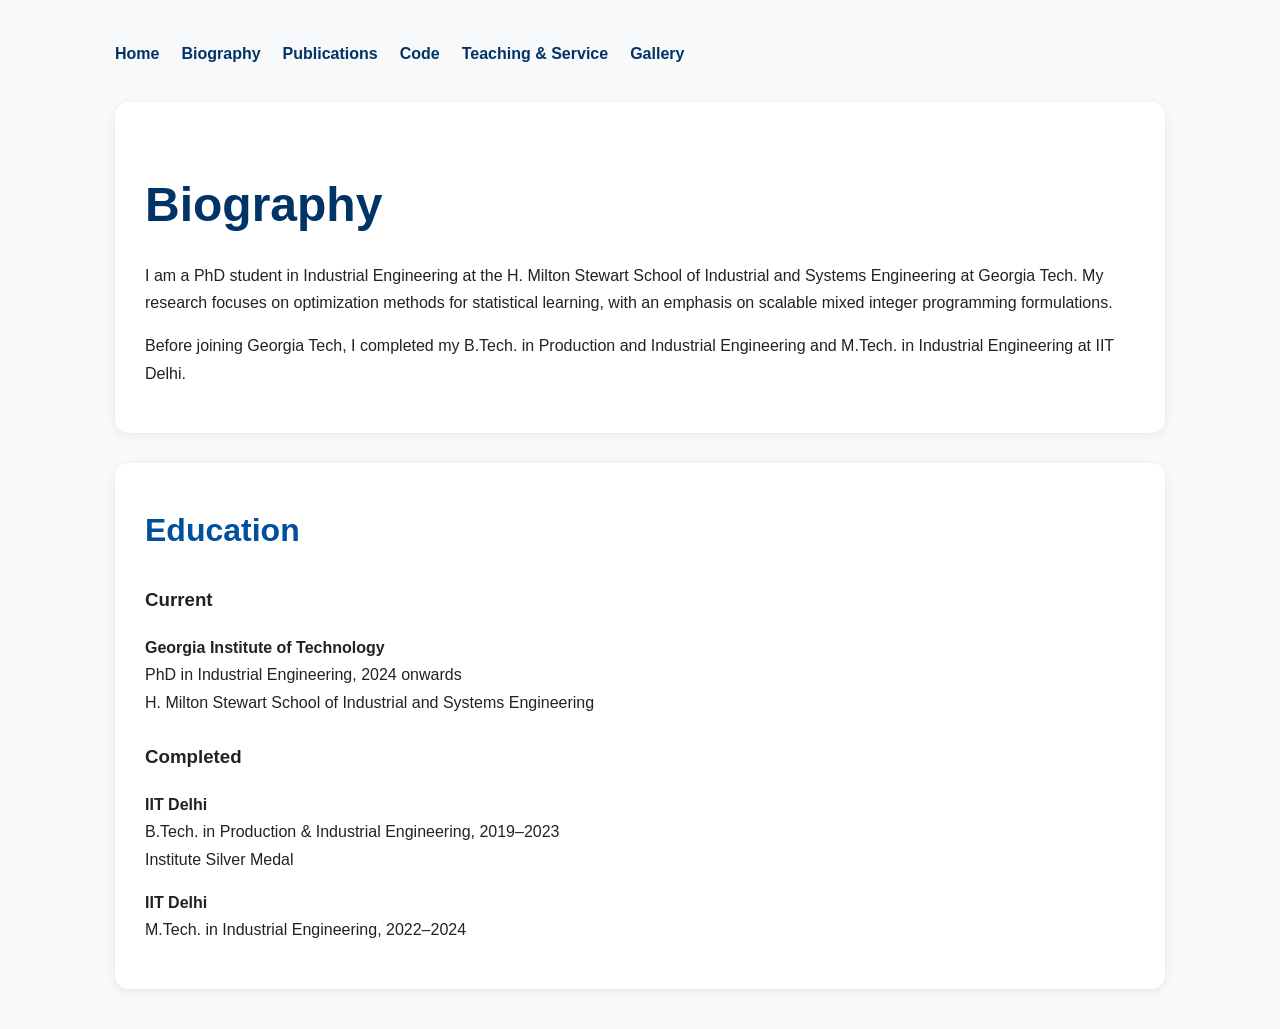
==== biography.html @ 299257a3 "Create biography.html" ====
<!DOCTYPE html>
<html>
<head>
    <title>Biography | Apoorva Narula</title>
    <link rel="stylesheet" href="style.css">
</head>

<body>

    <nav>
        <a href="index.html">Home</a>
        <a href="biography.html">Biography</a>
        <a href="publications.html">Publications</a>
        <a href="code.html">Code</a>
        <a href="teaching-service.html">Teaching & Service</a>
        <a href="gallery.html">Gallery</a>
    </nav>

    <div class="card">
        <h1>Biography</h1>

        <p>
            I am a PhD student in Industrial Engineering at the H. Milton Stewart
            School of Industrial and Systems Engineering at Georgia Tech.
            My research focuses on optimization methods for statistical learning,
            with an emphasis on scalable mixed integer programming formulations.
        </p>

        <p>
            Before joining Georgia Tech, I completed my B.Tech. in Production and
            Industrial Engineering and M.Tech. in Industrial Engineering at IIT Delhi.
        </p>
    </div>

    <div class="card">
        <h2>Education</h2>

        <h3>Current</h3>

        <p>
            <strong>Georgia Institute of Technology</strong><br>
            PhD in Industrial Engineering, 2024 onwards<br>
            H. Milton Stewart School of Industrial and Systems Engineering
        </p>

        <h3>Completed</h3>

        <p>
            <strong>IIT Delhi</strong><br>
            B.Tech. in Production & Industrial Engineering, 2019–2023<br>
            Institute Silver Medal
        </p>

        <p>
            <strong>IIT Delhi</strong><br>
            M.Tech. in Industrial Engineering, 2022–2024
        </p>
    </div>

</body>
</html>
---- style.css ----
body {
    font-family: Arial, sans-serif;
    max-width: 1050px;
    margin: auto;
    padding: 40px;
    line-height: 1.7;
    background-color: #f8f9fa;
    color: #222;
}

nav {
    display: flex;
    gap: 22px;
    margin-bottom: 35px;
    flex-wrap: wrap;
}

nav a {
    color: #003366;
    font-weight: bold;
}

h1 {
    color: #003366;
    font-size: 48px;
    margin-bottom: 10px;
}

h2 {
    margin-top: 10px;
    color: #00509e;
    font-size: 32px;
}

h3 {
    color: #222;
    margin-top: 25px;
}

.hero {
    display: flex;
    align-items: center;
    gap: 40px;
    margin-bottom: 40px;
    flex-wrap: wrap;
}

.hero-text {
    flex: 1;
}

.profile-image {
    width: 280px;
    border-radius: 18px;
    box-shadow: 0px 4px 14px rgba(0,0,0,0.2);
}

.card {
    background: white;
    padding: 30px;
    border-radius: 14px;
    margin-top: 30px;
    box-shadow: 0px 2px 10px rgba(0,0,0,0.08);
}

.project-images, .gallery-images {
    display: flex;
    gap: 20px;
    flex-wrap: wrap;
    margin-top: 20px;
}

.project-images img {
    width: 48%;
    border-radius: 10px;
    box-shadow: 0px 2px 8px rgba(0,0,0,0.15);
}

.gallery-images img {
    width: 31%;
    border-radius: 10px;
    box-shadow: 0px 2px 8px rgba(0,0,0,0.15);
}

a {
    color: #00509e;
    text-decoration: none;
    font-weight: bold;
}

a:hover {
    text-decoration: underline;
}

ul {
    padding-left: 25px;
}

li {
    margin-bottom: 10px;
}

@media (max-width: 700px) {
    .project-images img, .gallery-images img {
        width: 100%;
    }

    h1 {
        font-size: 38px;
    }
}
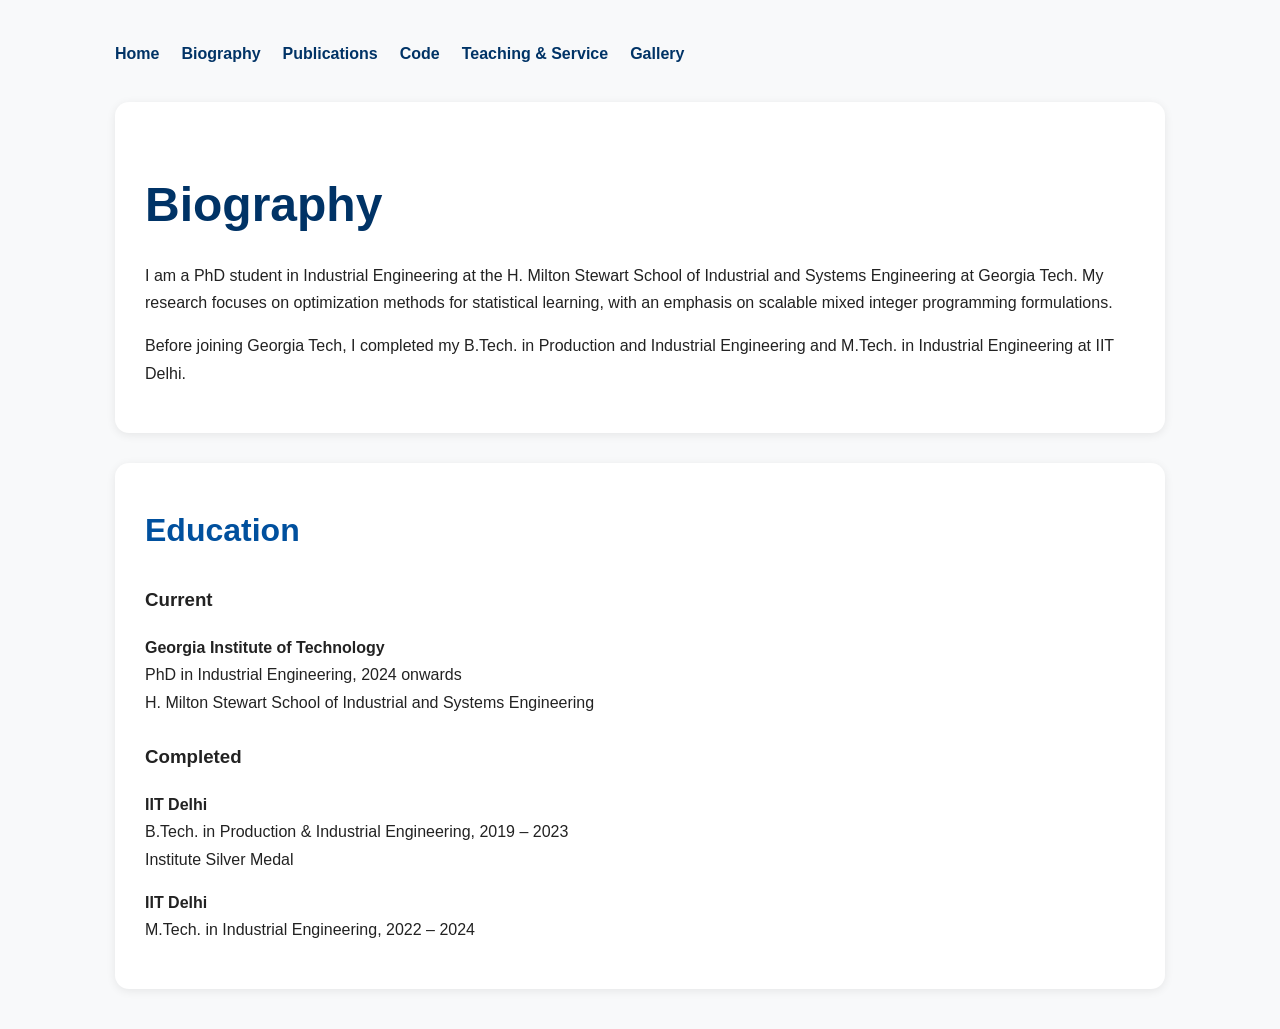
==== commit c2512538: "Update biography.html" ====
--- a/biography.html
+++ b/biography.html
@@ -47,13 +47,13 @@
 
         <p>
             <strong>IIT Delhi</strong><br>
-            B.Tech. in Production & Industrial Engineering, 2019–2023<br>
+            B.Tech. in Production & Industrial Engineering, 2019 – 2023<br>
             Institute Silver Medal
         </p>
 
         <p>
             <strong>IIT Delhi</strong><br>
-            M.Tech. in Industrial Engineering, 2022–2024
+            M.Tech. in Industrial Engineering, 2022 – 2024
         </p>
     </div>
 
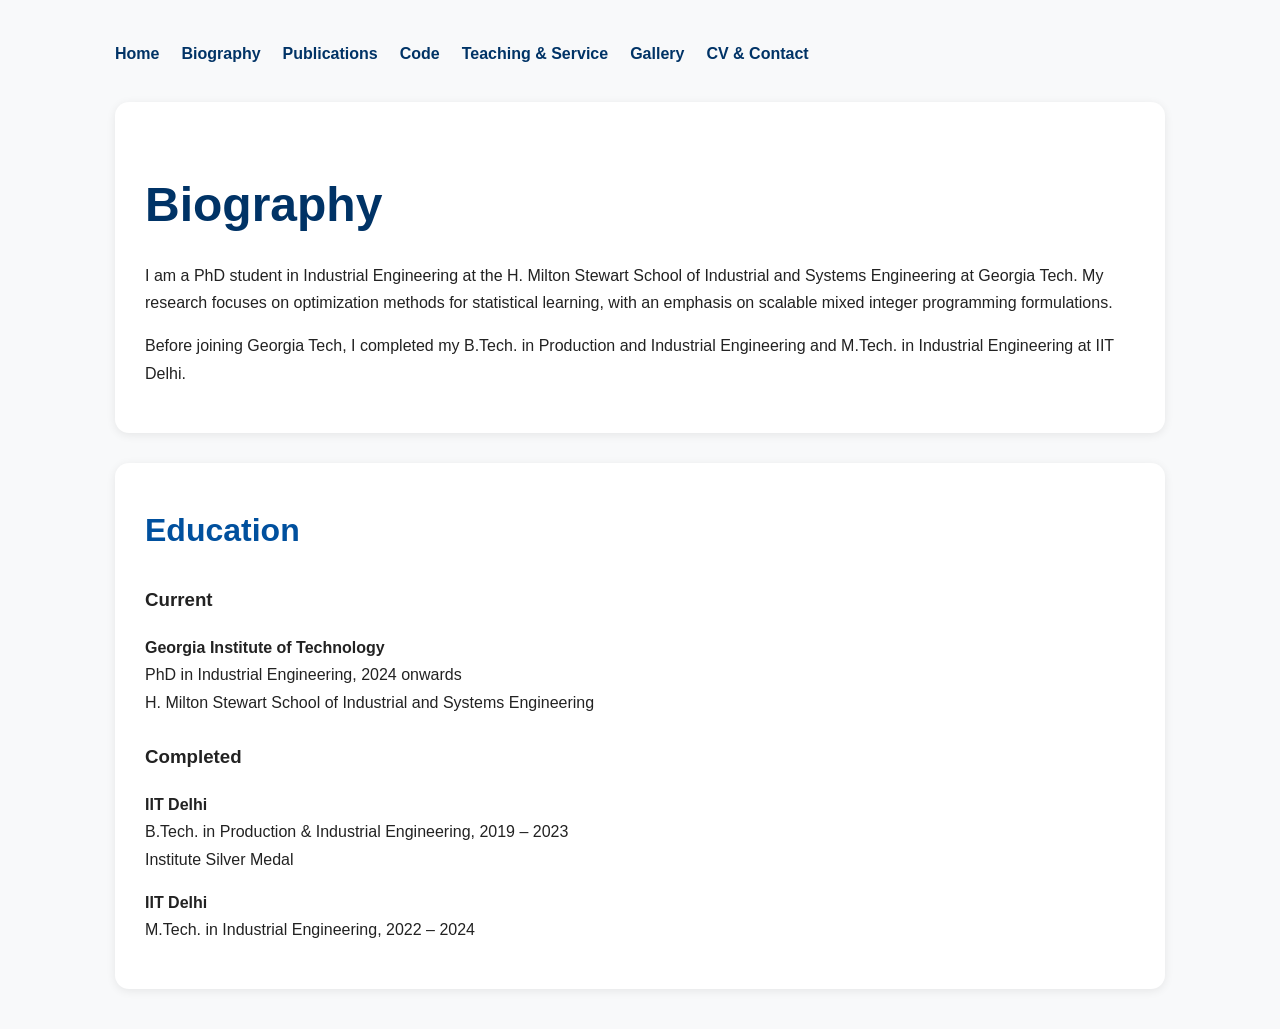
==== commit 98d3b5c5: "Update biography.html" ====
--- a/biography.html
+++ b/biography.html
@@ -14,6 +14,7 @@
         <a href="code.html">Code</a>
         <a href="teaching-service.html">Teaching & Service</a>
         <a href="gallery.html">Gallery</a>
+        <a href="cv-contact.html">CV & Contact</a>
     </nav>
 
     <div class="card">
@@ -47,13 +48,13 @@
 
         <p>
             <strong>IIT Delhi</strong><br>
-            B.Tech. in Production & Industrial Engineering, 2019 – 2023<br>
+            B.Tech. in Production & Industrial Engineering, 2019 &ndash; 2023<br>
             Institute Silver Medal
         </p>
 
         <p>
             <strong>IIT Delhi</strong><br>
-            M.Tech. in Industrial Engineering, 2022 – 2024
+            M.Tech. in Industrial Engineering, 2022 &ndash; 2024
         </p>
     </div>
 
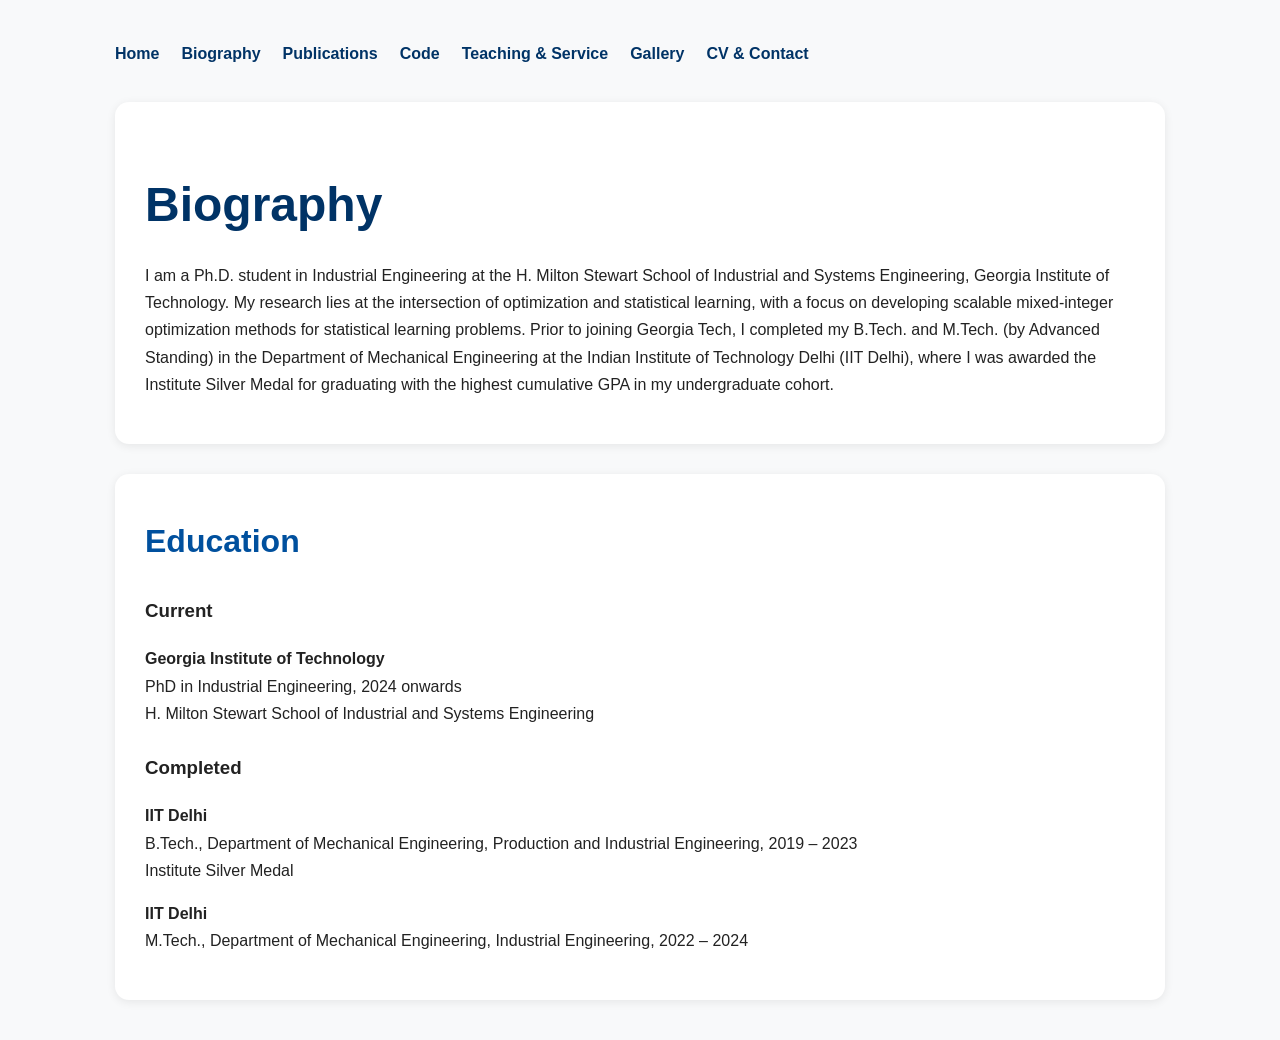
==== commit da83dcf3: "Update biography.html" ====
--- a/biography.html
+++ b/biography.html
@@ -21,16 +21,16 @@
         <h1>Biography</h1>
 
         <p>
-            I am a PhD student in Industrial Engineering at the H. Milton Stewart
-            School of Industrial and Systems Engineering at Georgia Tech.
-            My research focuses on optimization methods for statistical learning,
-            with an emphasis on scalable mixed integer programming formulations.
+           I am a Ph.D. student in Industrial Engineering at the H. Milton Stewart School of 
+            Industrial and Systems Engineering, Georgia Institute of Technology. My research 
+            lies at the intersection of optimization and statistical learning, with a focus 
+            on developing scalable mixed-integer optimization methods for statistical learning 
+            problems. Prior to joining Georgia Tech, I completed my B.Tech. and M.Tech. 
+            (by Advanced Standing) in the Department of Mechanical Engineering at the Indian 
+            Institute of Technology Delhi (IIT Delhi), where I was awarded the Institute Silver 
+            Medal for graduating with the highest cumulative GPA in my undergraduate cohort.
         </p>
 
-        <p>
-            Before joining Georgia Tech, I completed my B.Tech. in Production and
-            Industrial Engineering and M.Tech. in Industrial Engineering at IIT Delhi.
-        </p>
     </div>
 
     <div class="card">
@@ -48,13 +48,13 @@
 
         <p>
             <strong>IIT Delhi</strong><br>
-            B.Tech. in Production & Industrial Engineering, 2019 &ndash; 2023<br>
+            B.Tech., Department of Mechanical Engineering, Production and Industrial Engineering, 2019 &ndash; 2023<br>
             Institute Silver Medal
         </p>
 
         <p>
             <strong>IIT Delhi</strong><br>
-            M.Tech. in Industrial Engineering, 2022 &ndash; 2024
+            M.Tech., Department of Mechanical Engineering, Industrial Engineering, 2022 &ndash; 2024
         </p>
     </div>
 
